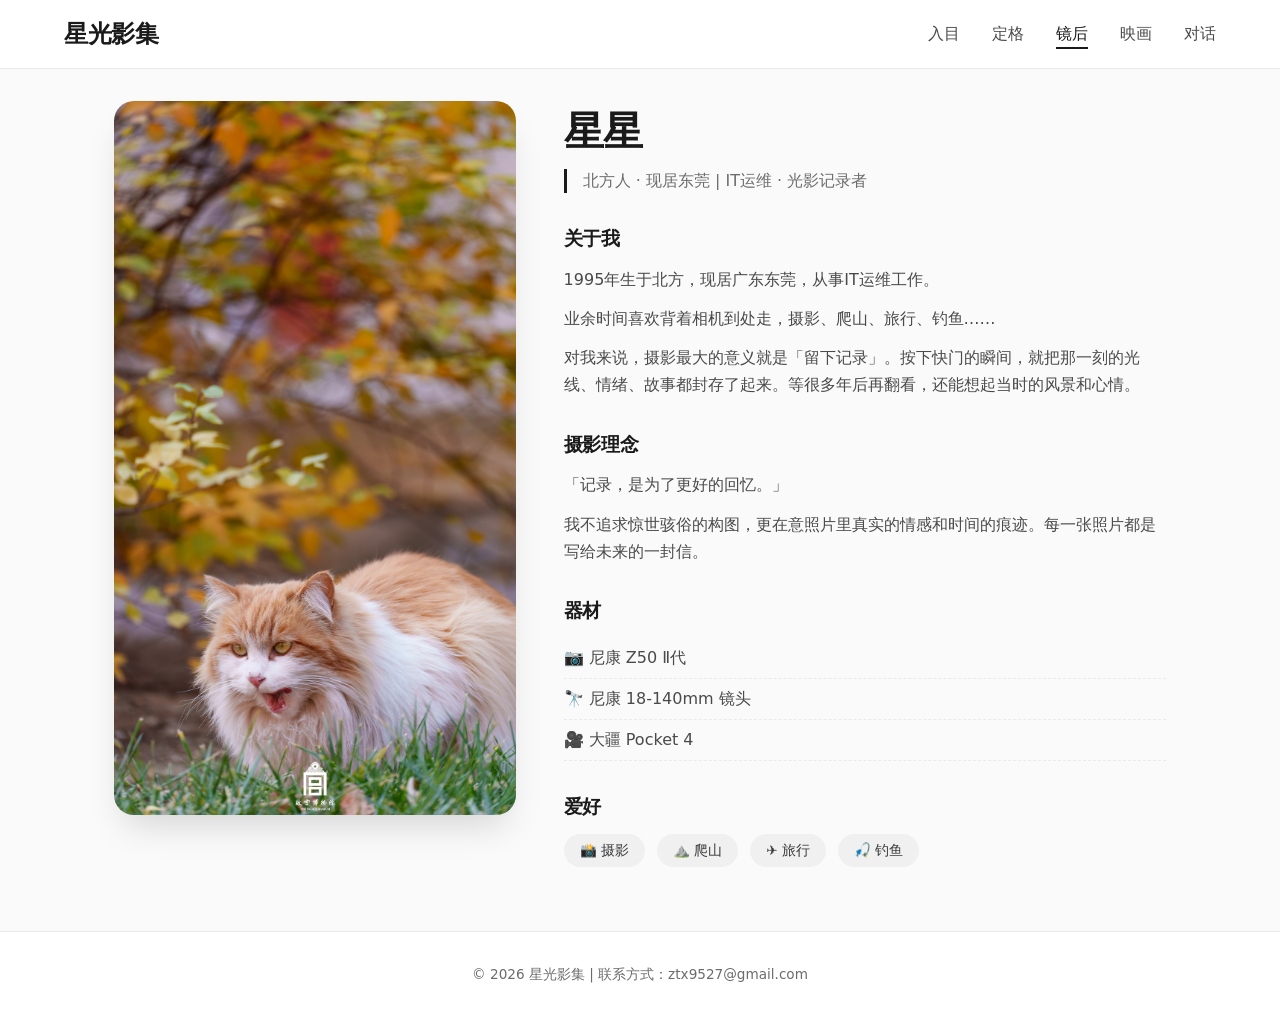
==== about.html @ c934ba48 "首次提交：星光影集完整网站" ====
<!DOCTYPE html>
<html lang="zh-CN">
<head>
    <meta charset="UTF-8">
    <meta name="viewport" content="width=device-width, initial-scale=1.0">
    <title>镜后 · 星光影集</title>
    <link rel="stylesheet" href="css/style.css">
</head>
<body>

    <!-- 导航栏 -->
    <nav class="navbar">
        <div class="nav-container">
            <a href="index.html" class="logo">星光影集</a>
            <ul class="nav-menu">
                <li><a href="index.html">入目</a></li>
                <li><a href="portfolio.html">定格</a></li>
                <li><a href="about.html" class="active">镜后</a></li>
                <li><a href="vlog.html">映画</a></li>
                <li><a href="contact.html">对话</a></li>
            </ul>
        </div>
    </nav>

    <!-- 页面内容区域 -->
    <main class="about-page">
        <div class="about-container">
            <!-- 左侧：个人照片 -->
            <div class="about-photo">
                <img src="images/about/self-portrait.jpg" alt="星星" id="self-portrait">
            </div>
            
            <!-- 右侧：个人信息 -->
            <div class="about-info">
                <h1 class="about-name">星星</h1>
                <p class="about-tagline">北方人 · 现居东莞 | IT运维 · 光影记录者</p>
                
                <div class="about-section">
                    <h2>关于我</h2>
                    <p>1995年生于北方，现居广东东莞，从事IT运维工作。</p>
                    <p>业余时间喜欢背着相机到处走，摄影、爬山、旅行、钓鱼……</p>
                    <p>对我来说，摄影最大的意义就是「留下记录」。按下快门的瞬间，就把那一刻的光线、情绪、故事都封存了起来。等很多年后再翻看，还能想起当时的风景和心情。</p>
                </div>
                
                <div class="about-section">
                    <h2>摄影理念</h2>
                    <p>「记录，是为了更好的回忆。」</p>
                    <p>我不追求惊世骇俗的构图，更在意照片里真实的情感和时间的痕迹。每一张照片都是写给未来的一封信。</p>
                </div>
                
                <div class="about-section">
                    <h2>器材</h2>
                    <ul class="equipment-list">
                        <li>📷 尼康 Z50 Ⅱ代</li>
                        <li>🔭 尼康 18-140mm 镜头</li>
                        <li>🎥 大疆 Pocket 4</li>
                    </ul>
                </div>
                
                <div class="about-section">
                    <h2>爱好</h2>
                    <div class="hobby-tags">
                        <span>📸 摄影</span>
                        <span>⛰️ 爬山</span>
                        <span>✈️ 旅行</span>
                        <span>🎣 钓鱼</span>
                    </div>
                </div>
            </div>
        </div>
    </main>

    <!-- 页脚 -->
    <footer class="footer">
        <p>© 2026 星光影集 | 联系方式：ztx9527@gmail.com</p>
    </footer>

</body>
</html>
---- css/style.css ----
/* 重置样式 */
* {
    margin: 0;
    padding: 0;
    box-sizing: border-box;
}

body {
    font-family: system-ui, -apple-system, 'Segoe UI', Roboto, Helvetica, Arial, sans-serif;
    background: #fafafa;
    color: #1a1a1a;
    line-height: 1.5;
}

/* 导航栏 */
.navbar {
    background: #ffffff;
    border-bottom: 1px solid #eaeaea;
    padding: 1rem 0;
    position: sticky;
    top: 0;
    z-index: 100;
}

.nav-container {
    max-width: 1200px;
    margin: 0 auto;
    padding: 0 1.5rem;
    display: flex;
    justify-content: space-between;
    align-items: center;
    flex-wrap: wrap;
}

.logo {
    font-size: 1.5rem;
    font-weight: 600;
    text-decoration: none;
    color: #1a1a1a;
    letter-spacing: -0.02em;
}

.nav-menu {
    display: flex;
    gap: 2rem;
    list-style: none;
}

.nav-menu a {
    text-decoration: none;
    color: #4a4a4a;
    font-weight: 500;
    transition: color 0.2s;
}

.nav-menu a:hover,
.nav-menu a.active {
    color: #1a1a1a;
    border-bottom: 2px solid #1a1a1a;
    padding-bottom: 0.25rem;
}

/* 主要内容区 */
main {
    min-height: 70vh;
    padding: 3rem 1.5rem;
    max-width: 1200px;
    margin: 0 auto;
}

/* 页脚 */
.footer {
    text-align: center;
    padding: 2rem;
    background: #ffffff;
    border-top: 1px solid #eaeaea;
    color: #6c6c6c;
    font-size: 0.85rem;
}

/* Hero 大图区域 */
.hero {
    height: 70vh;
    background: linear-gradient(rgba(0,0,0,0.3), rgba(0,0,0,0.3)), url('../images/hero/hero-bg.jpg');
    background-size: cover;
    background-position: center;
    display: flex;
    align-items: center;
    justify-content: center;
    text-align: center;
    color: white;
    margin-bottom: 3rem;
}

.hero-content {
    padding: 1rem;
}

.hero-title {
    font-size: 3rem;
    font-weight: 600;
    margin-bottom: 0.5rem;
    letter-spacing: -0.02em;
}

.hero-subtitle {
    font-size: 1.2rem;
    margin-bottom: 1.5rem;
    opacity: 0.9;
}

.hero-btn {
    display: inline-block;
    background: white;
    color: #1a1a1a;
    padding: 0.75rem 2rem;
    text-decoration: none;
    font-weight: 500;
    border-radius: 40px;
    transition: transform 0.2s, box-shadow 0.2s;
}

.hero-btn:hover {
    transform: translateY(-2px);
    box-shadow: 0 4px 12px rgba(0,0,0,0.2);
}

/* 格言区域 */
.quote {
    text-align: center;
    padding: 3rem 1rem;
    background: #f5f5f5;
    margin-bottom: 3rem;
    border-radius: 12px;
}

.quote p {
    font-size: 1.3rem;
    color: #2c2c2c;
    font-style: italic;
}

.quote span {
    display: block;
    margin-top: 0.5rem;
    color: #6c6c6c;
}

/* 精选作品区域 */
.section-title {
    text-align: center;
    font-size: 1.8rem;
    font-weight: 500;
    margin-bottom: 2rem;
}

.gallery-grid {
    display: grid;
    grid-template-columns: repeat(auto-fill, minmax(280px, 1fr));
    gap: 1.5rem;
}

/* 作品卡片样式（所有屏幕宽度都生效） */
.gallery-item {
    overflow: hidden;
    background: #fff;
    border-radius: 12px;
    box-shadow: 0 4px 12px rgba(0,0,0,0.05);
    transition: transform 0.2s, box-shadow 0.2s;
}

.gallery-item:hover {
    transform: translateY(-5px);
    box-shadow: 0 12px 24px rgba(0,0,0,0.1);
}

.gallery-item img {
    width: 100%;
    aspect-ratio: 4 / 3;
    object-fit: cover;
    display: block;
}

.gallery-item .info {
    padding: 0.75rem 1rem;
}

.gallery-item .title {
    font-weight: 500;
    font-size: 0.95rem;
}

.gallery-item .category {
    font-size: 0.8rem;
    color: #8e8e93;
    margin-top: 0.25rem;
}

/* 作品集页面专属样式 */
.page-title {
    text-align: center;
    font-size: 2rem;
    font-weight: 500;
    margin-bottom: 2rem;
}

/* 分类筛选按钮 - 毛玻璃质感版 */
.filter-buttons {
    display: flex;
    justify-content: center;
    gap: 0.75rem;
    flex-wrap: wrap;
    margin-bottom: 3rem;
}

.filter-btn {
    background: rgba(255, 255, 255, 0.6);
    backdrop-filter: blur(4px);
    border: 1px solid rgba(0, 0, 0, 0.08);
    padding: 0.6rem 1.5rem;
    font-size: 0.85rem;
    font-weight: 500;
    color: #2c2c2c;
    cursor: pointer;
    border-radius: 40px;
    transition: all 0.25s ease;
}

.filter-btn:hover {
    background: white;
    border-color: rgba(0, 0, 0, 0.2);
    transform: translateY(-1px);
}

.filter-btn.active {
    background: #1a1a1a;
    color: white;
    border-color: #1a1a1a;
    box-shadow: 0 2px 8px rgba(0,0,0,0.1);
}

/* 响应式调整 */
@media (max-width: 768px) {
    .nav-container {
        flex-direction: column;
        gap: 0.75rem;
    }
    .nav-menu {
        gap: 1.25rem;
    }
    main {
        padding: 2rem 1rem;
    }
    .hero {
        height: 50vh;
    }
    .hero-title {
        font-size: 2rem;
    }
    .hero-subtitle {
        font-size: 1rem;
    }
    .quote p {
        font-size: 1rem;
    }
}
/* 关于页专属样式 */
.about-page {
    max-width: 1100px;
    margin: 0 auto;
    padding: 2rem 1.5rem;
}

.about-container {
    display: grid;
    grid-template-columns: 1fr 1.5fr;
    gap: 3rem;
    align-items: start;
}

/* 左侧照片 */
.about-photo {
    position: sticky;
    top: 100px;
}

.about-photo img {
    width: 100%;
    height: auto;
    border-radius: 20px;
    box-shadow: 0 20px 35px -10px rgba(0,0,0,0.15);
    object-fit: cover;
}

/* 右侧信息 */
.about-name {
    font-size: 2.5rem;
    font-weight: 600;
    margin-bottom: 0.5rem;
    letter-spacing: -0.02em;
}

.about-tagline {
    color: #6c6c6c;
    font-size: 1rem;
    border-left: 3px solid #1a1a1a;
    padding-left: 1rem;
    margin-bottom: 2rem;
}

.about-section {
    margin-bottom: 2rem;
}

.about-section h2 {
    font-size: 1.2rem;
    font-weight: 600;
    margin-bottom: 0.75rem;
    letter-spacing: -0.3px;
}

.about-section p {
    color: #4a4a4a;
    line-height: 1.7;
    margin-bottom: 0.75rem;
}

/* 器材列表 */
.equipment-list {
    list-style: none;
    padding: 0;
}

.equipment-list li {
    padding: 0.5rem 0;
    color: #4a4a4a;
    border-bottom: 1px dashed #eaeaea;
}

/* 爱好标签 */
.hobby-tags {
    display: flex;
    flex-wrap: wrap;
    gap: 0.75rem;
    margin-top: 0.5rem;
}

.hobby-tags span {
    background: #f0f0f0;
    padding: 0.4rem 1rem;
    border-radius: 40px;
    font-size: 0.85rem;
    color: #3a3a3a;
}

/* 响应式 */
@media (max-width: 768px) {
    .about-container {
        grid-template-columns: 1fr;
        gap: 1.5rem;
    }
    
    .about-photo {
        position: static;
        max-width: 300px;
        margin: 0 auto;
    }
    
    .about-name {
        font-size: 2rem;
        text-align: center;
    }
    
    .about-tagline {
        text-align: center;
        border-left: none;
        padding-left: 0;
    }
}
/* 联系页专属样式 */
.contact-page {
    max-width: 1100px;
    margin: 0 auto;
    padding: 2rem 1.5rem;
}

.contact-container {
    display: grid;
    grid-template-columns: 1fr 1.2fr;
    gap: 3rem;
}

/* 左侧表单 */
.contact-form {
    background: #fff;
    padding: 2rem;
    border-radius: 20px;
    box-shadow: 0 4px 20px rgba(0,0,0,0.03);
    border: 1px solid #f0f0f0;
}

.contact-form h2 {
    font-size: 1.6rem;
    font-weight: 600;
    margin-bottom: 0.5rem;
}

.form-intro {
    color: #6c6c6c;
    font-size: 0.85rem;
    margin-bottom: 1.5rem;
}

.form-group {
    margin-bottom: 1.2rem;
}

.form-group input,
.form-group textarea {
    width: 100%;
    padding: 0.9rem 1rem;
    border: 1px solid #e0e0e0;
    border-radius: 12px;
    font-size: 0.9rem;
    font-family: inherit;
    transition: border 0.2s;
    background: #fafafa;
}

.form-group input:focus,
.form-group textarea:focus {
    outline: none;
    border-color: #1a1a1a;
    background: white;
}

.submit-btn {
    background: #1a1a1a;
    color: white;
    border: none;
    padding: 0.9rem 1.5rem;
    font-size: 0.9rem;
    font-weight: 500;
    border-radius: 40px;
    cursor: pointer;
    transition: background 0.2s;
    width: 100%;
}

.submit-btn:hover {
    background: #333;
}

.form-note {
    font-size: 0.75rem;
    color: #8e8e93;
    margin-top: 1rem;
    text-align: center;
}

/* 右侧二维码区 */
.qrcode-intro {
    margin-bottom: 1.5rem;
}

.qrcode-intro h2 {
    font-size: 1.6rem;
    font-weight: 600;
    margin-bottom: 0.3rem;
}

.qrcode-intro p {
    color: #6c6c6c;
    font-size: 0.9rem;
}

.qrcode-grid {
    display: grid;
    grid-template-columns: repeat(2, 1fr);
    gap: 1.5rem;
    margin-bottom: 2rem;
}

.qrcode-item {
    text-align: center;
    background: #fff;
    padding: 1rem;
    border-radius: 16px;
    border: 1px solid #f0f0f0;
    transition: transform 0.2s;
}

.qrcode-item:hover {
    transform: translateY(-3px);
}

.qrcode-item img {
    width: 100%;
    max-width: 140px;
    height: auto;
    margin-bottom: 0.5rem;
    border-radius: 12px;
}

.qrcode-item span {
    display: block;
    font-weight: 500;
    font-size: 0.85rem;
    margin-bottom: 0.2rem;
}

.qrcode-item small {
    font-size: 0.7rem;
    color: #8e8e93;
}

/* 约拍说明 */
.shoot-info {
    background: #f5f5f5;
    padding: 1rem 1.2rem;
    border-radius: 16px;
    margin-bottom: 1.2rem;
}

.shoot-info h3 {
    font-size: 1rem;
    font-weight: 600;
    margin-bottom: 0.3rem;
}

.shoot-info p {
    font-size: 0.85rem;
    color: #4a4a4a;
}

.shoot-note {
    font-size: 0.8rem;
    color: #6c6c6c;
    margin-top: 0.3rem;
}

/* 邮箱备用 */
.email-info {
    display: flex;
    align-items: center;
    justify-content: center;
    gap: 0.5rem;
    flex-wrap: wrap;
    padding: 1rem;
    background: #fff;
    border-radius: 40px;
    border: 1px solid #eaeaea;
}

.email-info a {
    color: #1a1a1a;
    text-decoration: none;
    font-weight: 500;
}

.email-info small {
    color: #8e8e93;
    font-size: 0.7rem;
}

/* 响应式 */
@media (max-width: 768px) {
    .contact-container {
        grid-template-columns: 1fr;
        gap: 2rem;
    }
    
    .qrcode-grid {
        grid-template-columns: repeat(2, 1fr);
    }
}
/* Vlog页专属样式 */
.vlog-page {
    max-width: 1100px;
    margin: 0 auto;
    padding: 2rem 1.5rem;
}

.vlog-header {
    text-align: center;
    margin-bottom: 2.5rem;
}

.vlog-intro {
    color: #6c6c6c;
    font-size: 1rem;
    margin-top: 0.5rem;
}

/* 视频网格 */
.vlog-grid {
    display: grid;
    grid-template-columns: repeat(auto-fill, minmax(320px, 1fr));
    gap: 2rem;
}

/* 视频卡片 */
.vlog-item {
    background: #fff;
    border-radius: 16px;
    overflow: hidden;
    box-shadow: 0 4px 12px rgba(0,0,0,0.05);
    transition: transform 0.2s, box-shadow 0.2s;
}

.vlog-item:hover {
    transform: translateY(-4px);
    box-shadow: 0 12px 24px rgba(0,0,0,0.1);
}

/* 视频容器 16:9 */
.video-wrapper {
    position: relative;
    padding-bottom: 56.25%;
    height: 0;
    background: #000;
}

.video-wrapper iframe {
    position: absolute;
    top: 0;
    left: 0;
    width: 100%;
    height: 100%;
    border: none;
}

/* 视频信息 */
.vlog-info {
    padding: 1rem;
}

.vlog-info h3 {
    font-size: 1rem;
    font-weight: 600;
    margin-bottom: 0.3rem;
    color: #1a1a1a;
}

.vlog-info p {
    font-size: 0.85rem;
    color: #6c6c6c;
    margin-bottom: 0.3rem;
}

.vlog-date {
    font-size: 0.7rem;
    color: #aaa;
}

/* 响应式 */
@media (max-width: 768px) {
    .vlog-grid {
        grid-template-columns: 1fr;
        gap: 1.5rem;
    }
}
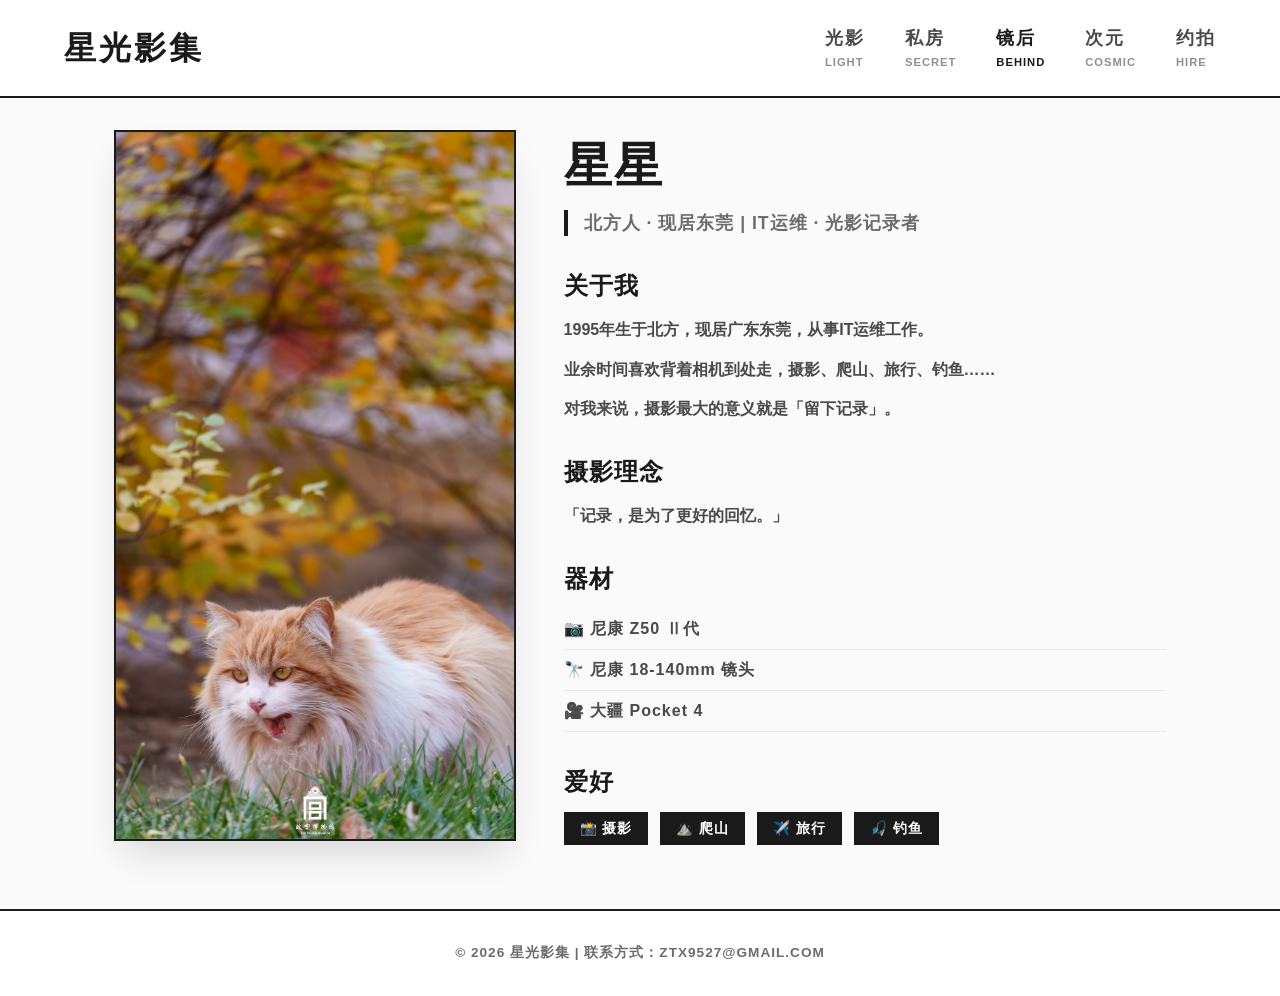
==== commit 7149e194: "本地项目更新到 GitHub" ====
--- a/about.html
+++ b/about.html
@@ -3,51 +3,42 @@
 <head>
     <meta charset="UTF-8">
     <meta name="viewport" content="width=device-width, initial-scale=1.0">
-    <title>镜后 · 星光影集</title>
+    <title>镜后 · 光影与角色之外</title>
     <link rel="stylesheet" href="css/style.css">
 </head>
 <body>
 
-    <!-- 导航栏 -->
     <nav class="navbar">
         <div class="nav-container">
             <a href="index.html" class="logo">星光影集</a>
             <ul class="nav-menu">
-                <li><a href="index.html">入目</a></li>
-                <li><a href="portfolio.html">定格</a></li>
-                <li><a href="about.html" class="active">镜后</a></li>
-                <li><a href="vlog.html">映画</a></li>
-                <li><a href="contact.html">对话</a></li>
+                <li><a href="index.html"><span class="zh">光影</span><span class="en">LIGHT</span></a></li>
+                <li><a href="portfolio.html"><span class="zh">私房</span><span class="en">SECRET</span></a></li>
+                <li><a href="about.html" class="active"><span class="zh">镜后</span><span class="en">BEHIND</span></a></li>
+                <li><a href="vlog.html"><span class="zh">次元</span><span class="en">COSMIC</span></a></li>
+                <li><a href="contact.html"><span class="zh">约拍</span><span class="en">HIRE</span></a></li>
             </ul>
         </div>
     </nav>
 
-    <!-- 页面内容区域 -->
     <main class="about-page">
         <div class="about-container">
-            <!-- 左侧：个人照片 -->
             <div class="about-photo">
-                <img src="images/about/self-portrait.jpg" alt="星星" id="self-portrait">
+                <img src="images/about/self-portrait.jpg" alt="星星">
             </div>
-            
-            <!-- 右侧：个人信息 -->
             <div class="about-info">
                 <h1 class="about-name">星星</h1>
                 <p class="about-tagline">北方人 · 现居东莞 | IT运维 · 光影记录者</p>
-                
                 <div class="about-section">
                     <h2>关于我</h2>
                     <p>1995年生于北方，现居广东东莞，从事IT运维工作。</p>
                     <p>业余时间喜欢背着相机到处走，摄影、爬山、旅行、钓鱼……</p>
-                    <p>对我来说，摄影最大的意义就是「留下记录」。按下快门的瞬间，就把那一刻的光线、情绪、故事都封存了起来。等很多年后再翻看，还能想起当时的风景和心情。</p>
+                    <p>对我来说，摄影最大的意义就是「留下记录」。</p>
                 </div>
-                
                 <div class="about-section">
                     <h2>摄影理念</h2>
                     <p>「记录，是为了更好的回忆。」</p>
-                    <p>我不追求惊世骇俗的构图，更在意照片里真实的情感和时间的痕迹。每一张照片都是写给未来的一封信。</p>
                 </div>
-                
                 <div class="about-section">
                     <h2>器材</h2>
                     <ul class="equipment-list">
@@ -56,7 +47,6 @@
                         <li>🎥 大疆 Pocket 4</li>
                     </ul>
                 </div>
-                
                 <div class="about-section">
                     <h2>爱好</h2>
                     <div class="hobby-tags">
@@ -70,7 +60,6 @@
         </div>
     </main>
 
-    <!-- 页脚 -->
     <footer class="footer">
         <p>© 2026 星光影集 | 联系方式：ztx9527@gmail.com</p>
     </footer>
--- a/css/style.css
+++ b/css/style.css
@@ -3,10 +3,17 @@
     margin: 0;
     padding: 0;
     box-sizing: border-box;
+    /* 禁止选择文本和图片 */
+    -webkit-user-select: none;
+    -moz-user-select: none;
+    -ms-user-select: none;
+    user-select: none;
+    -webkit-user-drag: none;
+    user-drag: none;
 }
 
 body {
-    font-family: system-ui, -apple-system, 'Segoe UI', Roboto, Helvetica, Arial, sans-serif;
+    font-family: 'Arial Black', 'Microsoft YaHei', sans-serif;
     background: #fafafa;
     color: #1a1a1a;
     line-height: 1.5;
@@ -15,8 +22,8 @@
 /* 导航栏 */
 .navbar {
     background: #ffffff;
-    border-bottom: 1px solid #eaeaea;
-    padding: 1rem 0;
+    border-bottom: 2px solid #1a1a1a;
+    padding: 1.5rem 0;
     position: sticky;
     top: 0;
     z-index: 100;
@@ -33,31 +40,67 @@
 }
 
 .logo {
-    font-size: 1.5rem;
-    font-weight: 600;
+    font-size: 2rem;
+    font-weight: 900;
     text-decoration: none;
     color: #1a1a1a;
-    letter-spacing: -0.02em;
+    letter-spacing: 3px;
+    text-transform: uppercase;
 }
 
 .nav-menu {
     display: flex;
-    gap: 2rem;
+    gap: 2.5rem;
     list-style: none;
 }
 
 .nav-menu a {
     text-decoration: none;
     color: #4a4a4a;
-    font-weight: 500;
-    transition: color 0.2s;
-}
-
-.nav-menu a:hover,
+    font-weight: 900;
+    transition: all 0.3s ease;
+    text-transform: uppercase;
+    letter-spacing: 2px;
+    position: relative;
+    padding: 0.5rem 0;
+}
+
+/* 中文和英文分行 */
+.nav-menu a .zh {
+    display: block;
+    font-size: 1.1rem;
+    font-weight: 900;
+    letter-spacing: 2px;
+}
+
+.nav-menu a .en {
+    display: block;
+    font-size: 0.7rem;
+    font-weight: 900;
+    color: #8e8e93;
+    margin-top: 2px;
+    letter-spacing: 1px;
+}
+
+/* 悬停效果 */
+.nav-menu a:hover {
+    color: #1a1a1a;
+    transform: translateY(-2px);
+}
+
+.nav-menu a:hover .en {
+    color: #1a1a1a;
+}
+
+/* 当前激活页面 */
 .nav-menu a.active {
     color: #1a1a1a;
-    border-bottom: 2px solid #1a1a1a;
+    border-bottom: 3px solid #1a1a1a;
     padding-bottom: 0.25rem;
+}
+
+.nav-menu a.active .en {
+    color: #1a1a1a;
 }
 
 /* 主要内容区 */
@@ -73,9 +116,12 @@
     text-align: center;
     padding: 2rem;
     background: #ffffff;
-    border-top: 1px solid #eaeaea;
+    border-top: 2px solid #1a1a1a;
     color: #6c6c6c;
     font-size: 0.85rem;
+    font-weight: 700;
+    letter-spacing: 1px;
+    text-transform: uppercase;
 }
 
 /* Hero 大图区域 */
@@ -97,32 +143,41 @@
 }
 
 .hero-title {
-    font-size: 3rem;
-    font-weight: 600;
-    margin-bottom: 0.5rem;
-    letter-spacing: -0.02em;
+    font-size: 4rem;
+    font-weight: 900;
+    margin-bottom: 1rem;
+    letter-spacing: 3px;
+    text-transform: uppercase;
 }
 
 .hero-subtitle {
-    font-size: 1.2rem;
-    margin-bottom: 1.5rem;
+    font-size: 1.5rem;
+    margin-bottom: 2rem;
     opacity: 0.9;
+    font-weight: 700;
+    letter-spacing: 1px;
 }
 
 .hero-btn {
     display: inline-block;
     background: white;
     color: #1a1a1a;
-    padding: 0.75rem 2rem;
+    padding: 1rem 2.5rem;
     text-decoration: none;
-    font-weight: 500;
-    border-radius: 40px;
-    transition: transform 0.2s, box-shadow 0.2s;
+    font-weight: 900;
+    border-radius: 0;
+    transition: all 0.3s ease;
+    font-size: 1.1rem;
+    letter-spacing: 2px;
+    text-transform: uppercase;
+    border: 3px solid white;
 }
 
 .hero-btn:hover {
-    transform: translateY(-2px);
-    box-shadow: 0 4px 12px rgba(0,0,0,0.2);
+    transform: translateY(-3px);
+    box-shadow: 0 8px 20px rgba(0,0,0,0.3);
+    background: transparent;
+    color: white;
 }
 
 /* 格言区域 */
@@ -131,27 +186,34 @@
     padding: 3rem 1rem;
     background: #f5f5f5;
     margin-bottom: 3rem;
-    border-radius: 12px;
+    border-radius: 0;
+    border: 1px solid #eaeaea;
 }
 
 .quote p {
     font-size: 1.3rem;
     color: #2c2c2c;
     font-style: italic;
+    font-weight: 700;
+    letter-spacing: 1px;
 }
 
 .quote span {
     display: block;
     margin-top: 0.5rem;
     color: #6c6c6c;
+    font-weight: 700;
+    letter-spacing: 1px;
 }
 
 /* 精选作品区域 */
 .section-title {
     text-align: center;
-    font-size: 1.8rem;
-    font-weight: 500;
+    font-size: 2.5rem;
+    font-weight: 900;
     margin-bottom: 2rem;
+    letter-spacing: 2px;
+    text-transform: uppercase;
 }
 
 .gallery-grid {
@@ -164,21 +226,27 @@
 .gallery-item {
     overflow: hidden;
     background: #fff;
-    border-radius: 12px;
-    box-shadow: 0 4px 12px rgba(0,0,0,0.05);
-    transition: transform 0.2s, box-shadow 0.2s;
+    border-radius: 0;
+    box-shadow: 0 4px 12px rgba(0,0,0,0.1);
+    transition: transform 0.3s ease;
+    border: 1px solid #eaeaea;
 }
 
 .gallery-item:hover {
-    transform: translateY(-5px);
-    box-shadow: 0 12px 24px rgba(0,0,0,0.1);
+    transform: translateY(-8px);
+    box-shadow: 0 16px 32px rgba(0,0,0,0.15);
 }
 
 .gallery-item img {
     width: 100%;
-    aspect-ratio: 4 / 3;
-    object-fit: cover;
+    height: auto;
+    object-fit: contain;
     display: block;
+    max-height: 400px;
+    margin: 0 auto;
+    /* 防止拖拽和右键保存 */
+    pointer-events: none;
+    -webkit-touch-callout: none;
 }
 
 .gallery-item .info {
@@ -186,57 +254,66 @@
 }
 
 .gallery-item .title {
-    font-weight: 500;
-    font-size: 0.95rem;
+    font-weight: 900;
+    font-size: 1.1rem;
+    letter-spacing: 1px;
+    text-transform: uppercase;
 }
 
 .gallery-item .category {
     font-size: 0.8rem;
     color: #8e8e93;
     margin-top: 0.25rem;
+    font-weight: 700;
+    letter-spacing: 1px;
 }
 
 /* 作品集页面专属样式 */
 .page-title {
     text-align: center;
-    font-size: 2rem;
-    font-weight: 500;
+    font-size: 2.5rem;
+    font-weight: 900;
     margin-bottom: 2rem;
-}
-
-/* 分类筛选按钮 - 毛玻璃质感版 */
+    letter-spacing: 2px;
+    text-transform: uppercase;
+}
+
+/* 分类筛选按钮 */
 .filter-buttons {
     display: flex;
     justify-content: center;
-    gap: 0.75rem;
+    gap: 1rem;
     flex-wrap: wrap;
     margin-bottom: 3rem;
 }
 
 .filter-btn {
-    background: rgba(255, 255, 255, 0.6);
-    backdrop-filter: blur(4px);
-    border: 1px solid rgba(0, 0, 0, 0.08);
-    padding: 0.6rem 1.5rem;
-    font-size: 0.85rem;
-    font-weight: 500;
-    color: #2c2c2c;
+    background: white;
+    border: 2px solid #1a1a1a;
+    padding: 0.8rem 2rem;
+    font-size: 1rem;
+    font-weight: 900;
+    color: #1a1a1a;
     cursor: pointer;
-    border-radius: 40px;
-    transition: all 0.25s ease;
+    border-radius: 0;
+    transition: all 0.3s ease;
+    letter-spacing: 1px;
+    text-transform: uppercase;
 }
 
 .filter-btn:hover {
-    background: white;
-    border-color: rgba(0, 0, 0, 0.2);
-    transform: translateY(-1px);
+    background: #1a1a1a;
+    color: white;
+    transform: translateY(-3px);
+    box-shadow: 0 8px 20px rgba(0,0,0,0.2);
 }
 
 .filter-btn.active {
     background: #1a1a1a;
     color: white;
     border-color: #1a1a1a;
-    box-shadow: 0 2px 8px rgba(0,0,0,0.1);
+    box-shadow: 0 8px 20px rgba(0,0,0,0.2);
+    transform: translateY(-2px);
 }
 
 /* 响应式调整 */
@@ -255,15 +332,19 @@
         height: 50vh;
     }
     .hero-title {
-        font-size: 2rem;
+        font-size: 2.5rem;
     }
     .hero-subtitle {
-        font-size: 1rem;
+        font-size: 1.2rem;
     }
     .quote p {
         font-size: 1rem;
     }
-}
+    .section-title {
+        font-size: 2rem;
+    }
+}
+
 /* 关于页专属样式 */
 .about-page {
     max-width: 1100px;
@@ -287,25 +368,32 @@
 .about-photo img {
     width: 100%;
     height: auto;
-    border-radius: 20px;
+    border-radius: 0;
     box-shadow: 0 20px 35px -10px rgba(0,0,0,0.15);
     object-fit: cover;
+    border: 2px solid #1a1a1a;
+    /* 防止拖拽和右键保存 */
+    pointer-events: none;
+    -webkit-touch-callout: none;
 }
 
 /* 右侧信息 */
 .about-name {
-    font-size: 2.5rem;
-    font-weight: 600;
+    font-size: 3rem;
+    font-weight: 900;
     margin-bottom: 0.5rem;
-    letter-spacing: -0.02em;
+    letter-spacing: 2px;
+    text-transform: uppercase;
 }
 
 .about-tagline {
     color: #6c6c6c;
-    font-size: 1rem;
-    border-left: 3px solid #1a1a1a;
+    font-size: 1.1rem;
+    border-left: 4px solid #1a1a1a;
     padding-left: 1rem;
     margin-bottom: 2rem;
+    font-weight: 700;
+    letter-spacing: 1px;
 }
 
 .about-section {
@@ -313,16 +401,18 @@
 }
 
 .about-section h2 {
-    font-size: 1.2rem;
-    font-weight: 600;
+    font-size: 1.5rem;
+    font-weight: 900;
     margin-bottom: 0.75rem;
-    letter-spacing: -0.3px;
+    letter-spacing: 1px;
+    text-transform: uppercase;
 }
 
 .about-section p {
     color: #4a4a4a;
     line-height: 1.7;
     margin-bottom: 0.75rem;
+    font-weight: 700;
 }
 
 /* 器材列表 */
@@ -334,7 +424,9 @@
 .equipment-list li {
     padding: 0.5rem 0;
     color: #4a4a4a;
-    border-bottom: 1px dashed #eaeaea;
+    border-bottom: 1px solid #eaeaea;
+    font-weight: 700;
+    letter-spacing: 1px;
 }
 
 /* 爱好标签 */
@@ -346,11 +438,14 @@
 }
 
 .hobby-tags span {
-    background: #f0f0f0;
+    background: #1a1a1a;
+    color: white;
     padding: 0.4rem 1rem;
-    border-radius: 40px;
+    border-radius: 0;
     font-size: 0.85rem;
-    color: #3a3a3a;
+    font-weight: 700;
+    letter-spacing: 1px;
+    text-transform: uppercase;
 }
 
 /* 响应式 */
@@ -367,7 +462,7 @@
     }
     
     .about-name {
-        font-size: 2rem;
+        font-size: 2.5rem;
         text-align: center;
     }
     
@@ -377,6 +472,7 @@
         padding-left: 0;
     }
 }
+
 /* 联系页专属样式 */
 .contact-page {
     max-width: 1100px;
@@ -394,21 +490,25 @@
 .contact-form {
     background: #fff;
     padding: 2rem;
-    border-radius: 20px;
+    border-radius: 0;
     box-shadow: 0 4px 20px rgba(0,0,0,0.03);
-    border: 1px solid #f0f0f0;
+    border: 2px solid #1a1a1a;
 }
 
 .contact-form h2 {
-    font-size: 1.6rem;
-    font-weight: 600;
+    font-size: 1.8rem;
+    font-weight: 900;
     margin-bottom: 0.5rem;
+    letter-spacing: 1px;
+    text-transform: uppercase;
 }
 
 .form-intro {
     color: #6c6c6c;
     font-size: 0.85rem;
     margin-bottom: 1.5rem;
+    font-weight: 700;
+    letter-spacing: 1px;
 }
 
 .form-group {
@@ -419,12 +519,13 @@
 .form-group textarea {
     width: 100%;
     padding: 0.9rem 1rem;
-    border: 1px solid #e0e0e0;
-    border-radius: 12px;
+    border: 2px solid #1a1a1a;
+    border-radius: 0;
     font-size: 0.9rem;
     font-family: inherit;
-    transition: border 0.2s;
+    transition: all 0.3s ease;
     background: #fafafa;
+    font-weight: 700;
 }
 
 .form-group input:focus,
@@ -432,23 +533,30 @@
     outline: none;
     border-color: #1a1a1a;
     background: white;
+    transform: translateY(-2px);
+    box-shadow: 0 4px 12px rgba(0,0,0,0.1);
 }
 
 .submit-btn {
     background: #1a1a1a;
     color: white;
-    border: none;
-    padding: 0.9rem 1.5rem;
-    font-size: 0.9rem;
-    font-weight: 500;
-    border-radius: 40px;
+    border: 3px solid #1a1a1a;
+    padding: 1rem 2rem;
+    font-size: 1.1rem;
+    font-weight: 900;
+    border-radius: 0;
     cursor: pointer;
-    transition: background 0.2s;
+    transition: all 0.3s ease;
     width: 100%;
+    letter-spacing: 2px;
+    text-transform: uppercase;
 }
 
 .submit-btn:hover {
-    background: #333;
+    background: white;
+    color: #1a1a1a;
+    transform: translateY(-3px);
+    box-shadow: 0 8px 20px rgba(0,0,0,0.2);
 }
 
 .form-note {
@@ -456,6 +564,8 @@
     color: #8e8e93;
     margin-top: 1rem;
     text-align: center;
+    font-weight: 700;
+    letter-spacing: 1px;
 }
 
 /* 右侧二维码区 */
@@ -464,14 +574,18 @@
 }
 
 .qrcode-intro h2 {
-    font-size: 1.6rem;
-    font-weight: 600;
+    font-size: 1.8rem;
+    font-weight: 900;
     margin-bottom: 0.3rem;
+    letter-spacing: 1px;
+    text-transform: uppercase;
 }
 
 .qrcode-intro p {
     color: #6c6c6c;
     font-size: 0.9rem;
+    font-weight: 700;
+    letter-spacing: 1px;
 }
 
 .qrcode-grid {
@@ -485,13 +599,14 @@
     text-align: center;
     background: #fff;
     padding: 1rem;
-    border-radius: 16px;
-    border: 1px solid #f0f0f0;
-    transition: transform 0.2s;
+    border-radius: 0;
+    border: 2px solid #1a1a1a;
+    transition: transform 0.3s ease;
 }
 
 .qrcode-item:hover {
-    transform: translateY(-3px);
+    transform: translateY(-5px);
+    box-shadow: 0 12px 24px rgba(0,0,0,0.15);
 }
 
 .qrcode-item img {
@@ -499,44 +614,58 @@
     max-width: 140px;
     height: auto;
     margin-bottom: 0.5rem;
-    border-radius: 12px;
+    border-radius: 0;
+    border: 1px solid #eaeaea;
+    /* 防止拖拽和右键保存 */
+    pointer-events: none;
+    -webkit-touch-callout: none;
 }
 
 .qrcode-item span {
     display: block;
-    font-weight: 500;
+    font-weight: 900;
     font-size: 0.85rem;
     margin-bottom: 0.2rem;
+    letter-spacing: 1px;
+    text-transform: uppercase;
 }
 
 .qrcode-item small {
     font-size: 0.7rem;
     color: #8e8e93;
+    font-weight: 700;
+    letter-spacing: 1px;
 }
 
 /* 约拍说明 */
 .shoot-info {
     background: #f5f5f5;
     padding: 1rem 1.2rem;
-    border-radius: 16px;
+    border-radius: 0;
     margin-bottom: 1.2rem;
+    border: 1px solid #eaeaea;
 }
 
 .shoot-info h3 {
     font-size: 1rem;
-    font-weight: 600;
+    font-weight: 900;
     margin-bottom: 0.3rem;
+    letter-spacing: 1px;
+    text-transform: uppercase;
 }
 
 .shoot-info p {
     font-size: 0.85rem;
     color: #4a4a4a;
+    font-weight: 700;
 }
 
 .shoot-note {
     font-size: 0.8rem;
     color: #6c6c6c;
     margin-top: 0.3rem;
+    font-weight: 700;
+    letter-spacing: 1px;
 }
 
 /* 邮箱备用 */
@@ -548,19 +677,23 @@
     flex-wrap: wrap;
     padding: 1rem;
     background: #fff;
-    border-radius: 40px;
-    border: 1px solid #eaeaea;
+    border-radius: 0;
+    border: 2px solid #1a1a1a;
 }
 
 .email-info a {
     color: #1a1a1a;
     text-decoration: none;
-    font-weight: 500;
+    font-weight: 900;
+    letter-spacing: 1px;
+    text-transform: uppercase;
 }
 
 .email-info small {
     color: #8e8e93;
     font-size: 0.7rem;
+    font-weight: 700;
+    letter-spacing: 1px;
 }
 
 /* 响应式 */
@@ -574,6 +707,7 @@
         grid-template-columns: repeat(2, 1fr);
     }
 }
+
 /* Vlog页专属样式 */
 .vlog-page {
     max-width: 1100px;
@@ -586,10 +720,20 @@
     margin-bottom: 2.5rem;
 }
 
+.vlog-header h1 {
+    font-size: 2.5rem;
+    font-weight: 900;
+    margin-bottom: 0.5rem;
+    letter-spacing: 2px;
+    text-transform: uppercase;
+}
+
 .vlog-intro {
     color: #6c6c6c;
     font-size: 1rem;
     margin-top: 0.5rem;
+    font-weight: 700;
+    letter-spacing: 1px;
 }
 
 /* 视频网格 */
@@ -602,15 +746,16 @@
 /* 视频卡片 */
 .vlog-item {
     background: #fff;
-    border-radius: 16px;
+    border-radius: 0;
     overflow: hidden;
-    box-shadow: 0 4px 12px rgba(0,0,0,0.05);
-    transition: transform 0.2s, box-shadow 0.2s;
+    box-shadow: 0 4px 12px rgba(0,0,0,0.1);
+    transition: transform 0.3s ease;
+    border: 2px solid #1a1a1a;
 }
 
 .vlog-item:hover {
-    transform: translateY(-4px);
-    box-shadow: 0 12px 24px rgba(0,0,0,0.1);
+    transform: translateY(-8px);
+    box-shadow: 0 16px 32px rgba(0,0,0,0.15);
 }
 
 /* 视频容器 16:9 */
@@ -636,21 +781,26 @@
 }
 
 .vlog-info h3 {
-    font-size: 1rem;
-    font-weight: 600;
+    font-size: 1.1rem;
+    font-weight: 900;
     margin-bottom: 0.3rem;
     color: #1a1a1a;
+    letter-spacing: 1px;
+    text-transform: uppercase;
 }
 
 .vlog-info p {
     font-size: 0.85rem;
     color: #6c6c6c;
     margin-bottom: 0.3rem;
+    font-weight: 700;
 }
 
 .vlog-date {
     font-size: 0.7rem;
     color: #aaa;
+    font-weight: 700;
+    letter-spacing: 1px;
 }
 
 /* 响应式 */
